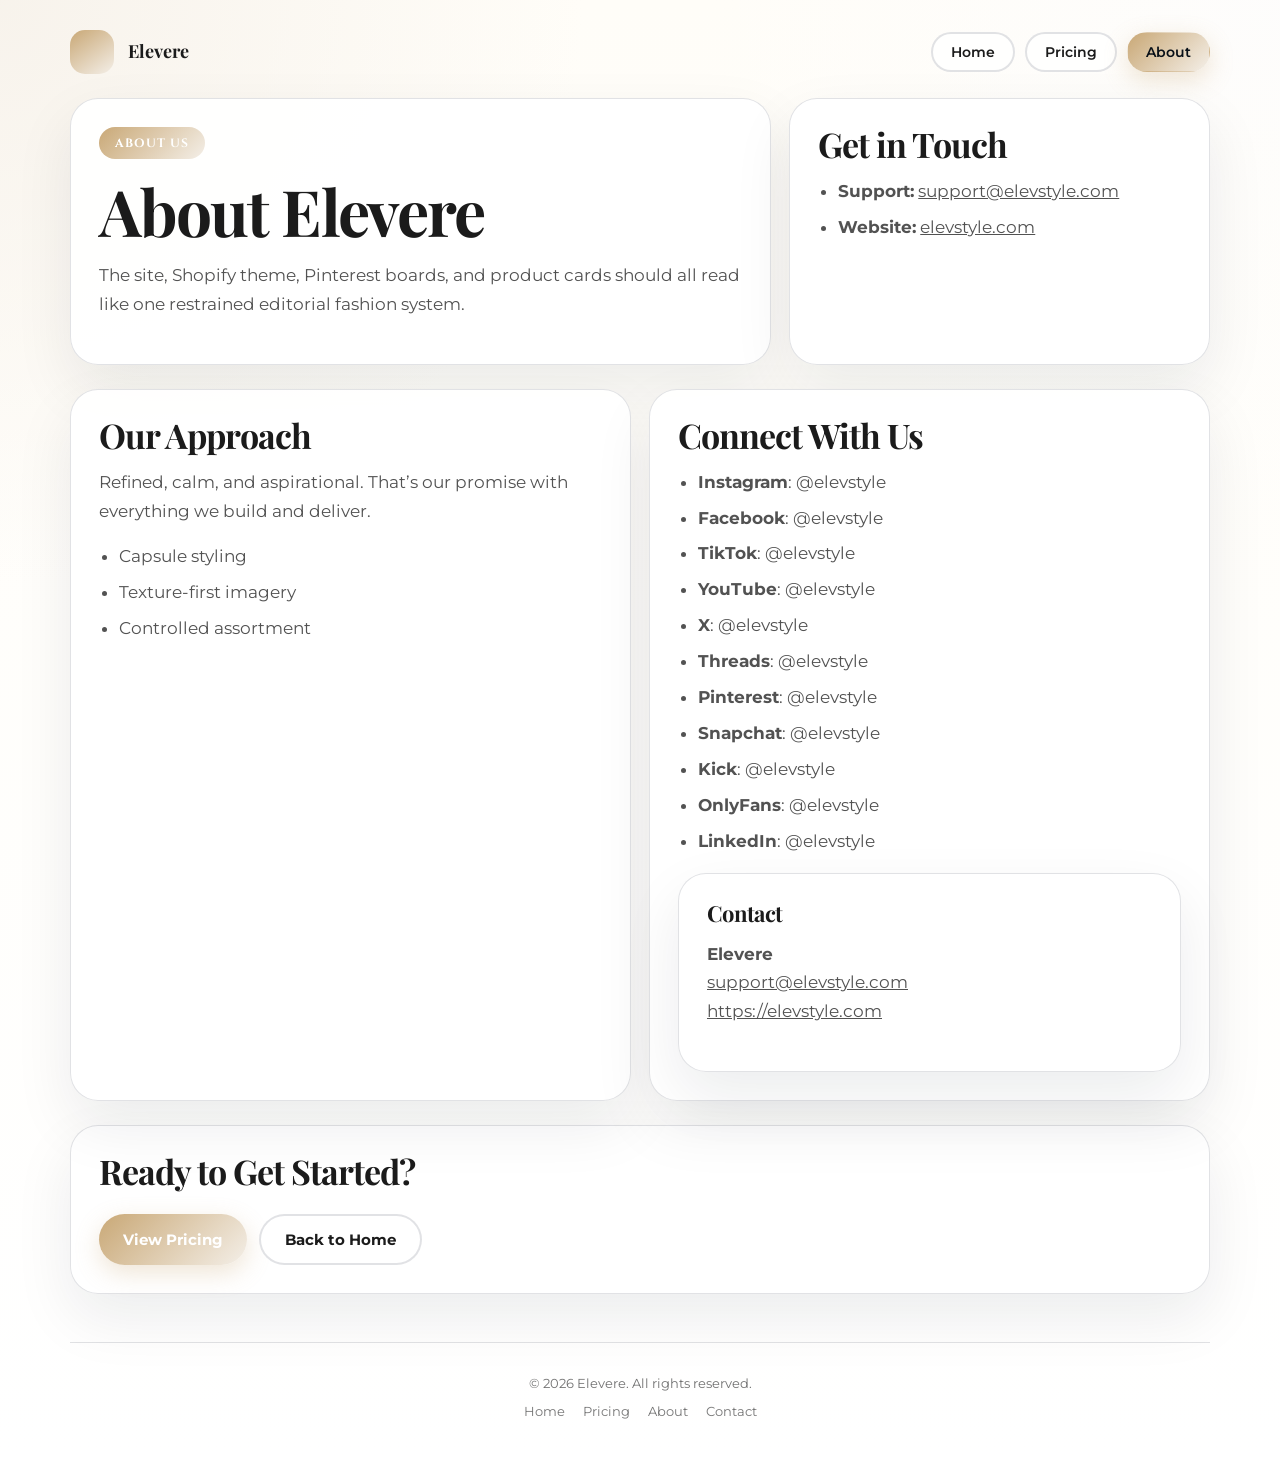
==== channels.html @ b03a540b "Deploy professional site update — 2026-04-03T03:53:15Z" ====
<!doctype html>
<html lang="en">
<head>
  <meta charset="utf-8" />
  <meta name="viewport" content="width=device-width, initial-scale=1" />
  <title>Elevere | About</title>
  <meta name="description" content="The site, Shopify theme, Pinterest boards, and product cards should all read like one restrained editorial fashion system." />
  <meta property="og:title" content="Elevere | About" />
  <meta property="og:description" content="The site, Shopify theme, Pinterest boards, and product cards should all read like one restrained editorial fashion system." />
  <meta property="og:type" content="website" />
  <meta property="og:url" content="https://elevstyle.com/" />
  <link rel="preconnect" href="https://fonts.googleapis.com" /><link rel="preconnect" href="https://fonts.gstatic.com" crossorigin /><link href="https://fonts.googleapis.com/css2?family=Playfair+Display:wght@400;500;600;700;800&family=Montserrat:wght@400;500;600;700;800&family=Cinzel:wght@400;500;600;700;800&display=swap" rel="stylesheet" />
  <link rel="stylesheet" href="./styles.css" />
  
</head>
<body>
  <main class="page">
    <header class="header">
      <a class="brand" href="./index.html">
        <span class="brand-mark"></span>
        <span class="brand-copy">
          <strong>Elevere</strong>
        </span>
      </a>
      <nav class="nav">
        <a class='button ghost' href='index.html'>Home</a>
        <a class='button ghost' href='offer.html'>Pricing</a>
        <a class='button primary' href='channels.html'>About</a>
      </nav>
    </header>
    
    <section class="hero">
      <article class="hero-card">
        <div class="eyebrow">About Us</div>
        <h1>About Elevere</h1>
        <p>The site, Shopify theme, Pinterest boards, and product cards should all read like one restrained editorial fashion system.</p>
      </article>
      <aside class="hero-card">
        <h2>Get in Touch</h2>
        <ul>
          <li><strong>Support:</strong> <a href="mailto:support@elevstyle.com">support@elevstyle.com</a></li>
          <li><strong>Website:</strong> <a href="https://elevstyle.com">elevstyle.com</a></li>
        </ul>
      </aside>
    </section>
    <section class="grid-two" style="margin-top:24px;">
      <section class="panel">
        <h2>Our Approach</h2>
        <p style="margin-top:14px;">Refined, calm, and aspirational. That&rsquo;s our promise with everything we build and deliver.</p>
        <ul><li>Capsule styling</li><li>Texture-first imagery</li><li>Controlled assortment</li></ul>
      </section>
      <section class="panel">
        <h2>Connect With Us</h2>
        <ul><li><strong>Instagram</strong>: @elevstyle</li><li><strong>Facebook</strong>: @elevstyle</li><li><strong>TikTok</strong>: @elevstyle</li><li><strong>YouTube</strong>: @elevstyle</li><li><strong>X</strong>: @elevstyle</li><li><strong>Threads</strong>: @elevstyle</li><li><strong>Pinterest</strong>: @elevstyle</li><li><strong>Snapchat</strong>: @elevstyle</li><li><strong>Kick</strong>: @elevstyle</li><li><strong>OnlyFans</strong>: @elevstyle</li><li><strong>LinkedIn</strong>: @elevstyle</li></ul>
        <div class="offer-card" style="margin-top:18px;">
          <h3>Contact</h3>
          <p style="margin-top:14px;"><strong>Elevere</strong><br /><a href="mailto:support@elevstyle.com">support@elevstyle.com</a><br /><a href="https://elevstyle.com">https://elevstyle.com</a></p>
        </div>
      </section>
    </section>
    <section class="panel" style="margin-top:24px;">
      <h2>Ready to Get Started?</h2>
      <div class="actions">
        <a class="button primary" href="./offer.html">View Pricing</a>
        <a class="button ghost" href="./index.html">Back to Home</a>
      </div>
    </section>
    
    <footer class="site-footer">
      <div class="footer-note">&copy; 2026 Elevere. All rights reserved.</div>
      <div class="footer-links">
        <a href="./index.html">Home</a>
        <a href="./offer.html">Pricing</a>
        <a href="./channels.html">About</a>
        <a href='mailto:support@elevstyle.com'>Contact</a>
      </div>
    </footer>
  </main>
  
</body>
</html>
---- styles.css ----
:root {
  --primary: #C9A876;
  --secondary: #F4EFE8;
  --accent: #7A6A58;
  --ink: #1B1B1B;
  --surface: #FFFFFF;
  --line: rgba(15, 23, 42, 0.12);
  --display: 'Playfair Display', 'Avenir Next', 'Segoe UI', sans-serif;
  --body: 'Montserrat', 'Avenir Next', 'Segoe UI', sans-serif;
  --accent-font: 'Cinzel', 'Avenir Next', 'Segoe UI', sans-serif;
}
* { box-sizing: border-box; }
body {
  margin: 0;
  font-family: var(--body);
  color: var(--ink);
  background:
    radial-gradient(circle at 0% 0%, color-mix(in srgb, var(--primary) 14%, white), transparent 30%),
    radial-gradient(circle at 100% 0%, color-mix(in srgb, var(--secondary) 14%, white), transparent 30%),
    linear-gradient(180deg, #fffdf8, #ffffff);
}
a { color: inherit; }
.page { max-width: 1180px; margin: 0 auto; padding: 24px 20px 40px; }
.header { display: flex; flex-wrap: wrap; align-items: center; justify-content: space-between; gap: 12px; padding: 6px 0 24px; }
.brand { display: flex; align-items: center; gap: 14px; text-decoration: none; }
.brand-mark { width: 44px; height: 44px; border-radius: 15px; background: linear-gradient(145deg, var(--primary), var(--secondary)); flex-shrink: 0; }
.brand-copy strong { display: block; font-family: var(--display); font-size: 18px; line-height: 1.2; }
.nav { display: flex; flex-wrap: wrap; gap: 10px; }
.nav a { border: 1px solid var(--line); border-radius: 999px; padding: 9px 18px; text-decoration: none; font-size: 14px; font-weight: 600; background: rgba(255,255,255,0.84); transition: all 0.2s ease; }
.nav a:hover { background: var(--primary); color: white; border-color: var(--primary); }
.nav a.button.primary { background: linear-gradient(135deg, var(--primary), var(--secondary)); color: #081018; border-color: transparent; }
.hero,
.grid-two,
.grid-three,
.offer-grid { display: grid; gap: 18px; }
.hero { grid-template-columns: minmax(0, 1.25fr) minmax(280px, 0.75fr); align-items: stretch; }
.grid-two { grid-template-columns: repeat(2, minmax(0, 1fr)); }
.grid-three { grid-template-columns: repeat(3, minmax(0, 1fr)); }
.offer-grid { grid-template-columns: repeat(auto-fit, minmax(260px, 1fr)); }
.panel,
.hero-card,
.offer-card { border: 1px solid var(--line); border-radius: 28px; background: rgba(255,255,255,0.92); box-shadow: 0 24px 60px rgba(15,23,42,0.08); }
.hero-card,
.panel,
.offer-card { padding: 28px; }
.offer-card { transition: transform 0.2s ease, box-shadow 0.2s ease; }
.offer-card:hover { transform: translateY(-4px); box-shadow: 0 32px 80px rgba(15,23,42,0.14); }
.eyebrow { display: inline-flex; border-radius: 999px; padding: 8px 16px; background: linear-gradient(135deg, var(--primary), var(--secondary)); color: #fff; font-family: var(--accent-font); font-size: 12px; font-weight: 700; letter-spacing: 0.08em; text-transform: uppercase; }
h1, h2, h3 { margin: 0; font-family: var(--display); line-height: 1.05; letter-spacing: -0.03em; }
h1 { margin-top: 18px; font-size: clamp(36px, 6vw, 64px); max-width: 16ch; }
h2 { font-size: clamp(24px, 4vw, 34px); }
h3 { font-size: 22px; }
p, li { color: color-mix(in srgb, var(--ink) 76%, white); line-height: 1.7; font-size: 17px; }
.actions { display: flex; flex-wrap: wrap; gap: 12px; margin-top: 24px; }
.button { display: inline-flex; align-items: center; justify-content: center; text-decoration: none; border-radius: 999px; padding: 14px 24px; font-weight: 700; font-size: 15px; cursor: pointer; border: none; transition: all 0.2s ease; }
.button.primary { background: linear-gradient(135deg, var(--primary), var(--secondary)); color: #fff; box-shadow: 0 8px 24px color-mix(in srgb, var(--primary) 30%, transparent); }
.button.primary:hover { transform: translateY(-2px); box-shadow: 0 12px 32px color-mix(in srgb, var(--primary) 40%, transparent); }
.button.ghost { border: 2px solid var(--line); background: rgba(255,255,255,0.8); }
.button.ghost:hover { border-color: var(--primary); color: var(--primary); }
.trust-strip { display: flex; flex-wrap: wrap; gap: 18px; justify-content: center; margin-top: 24px; padding: 18px 0; }
.trust-badge { display: flex; align-items: center; gap: 8px; font-size: 15px; font-weight: 600; color: color-mix(in srgb, var(--ink) 80%, white); }
.trust-icon { display: inline-flex; align-items: center; justify-content: center; width: 24px; height: 24px; border-radius: 50%; background: linear-gradient(135deg, var(--primary), var(--secondary)); color: #fff; font-size: 13px; font-weight: 700; }
.price { display: inline-block; margin: 16px 0 12px; padding: 10px 16px; border-radius: 999px; background: linear-gradient(135deg, color-mix(in srgb, var(--primary) 14%, white), color-mix(in srgb, var(--secondary) 14%, white)); font-family: var(--accent-font); font-size: 20px; font-weight: 700; letter-spacing: 0.02em; color: var(--ink); }
.micro { font-size: 13px; color: color-mix(in srgb, var(--ink) 64%, white); }
ul { margin: 14px 0 0; padding-left: 20px; }
li + li { margin-top: 7px; }
.site-footer { margin-top: 48px; padding: 32px 0 0; border-top: 1px solid var(--line); text-align: center; }
.footer-note { font-size: 13px; color: color-mix(in srgb, var(--ink) 62%, white); }
.footer-links { display: flex; flex-wrap: wrap; gap: 18px; justify-content: center; margin-top: 12px; }
.footer-links a { font-size: 13px; color: color-mix(in srgb, var(--ink) 60%, white); text-decoration: none; }
.footer-links a:hover { color: var(--primary); text-decoration: underline; }
.checkout-tier { position: relative; }
.buy-btn { width: 100%; font-size: 16px; padding: 16px 24px; }
.buy-btn:disabled { opacity: 0.6; cursor: not-allowed; }
@media (max-width: 960px) {
  .hero, .grid-two, .grid-three { grid-template-columns: 1fr; }
  h1 { max-width: none; }
}
@media (max-width: 720px) {
  .page { padding: 18px 16px 32px; }
  .hero-card, .panel, .offer-card { padding: 22px; border-radius: 24px; }
  .button { width: 100%; }
  .trust-strip { flex-direction: column; align-items: center; }
}
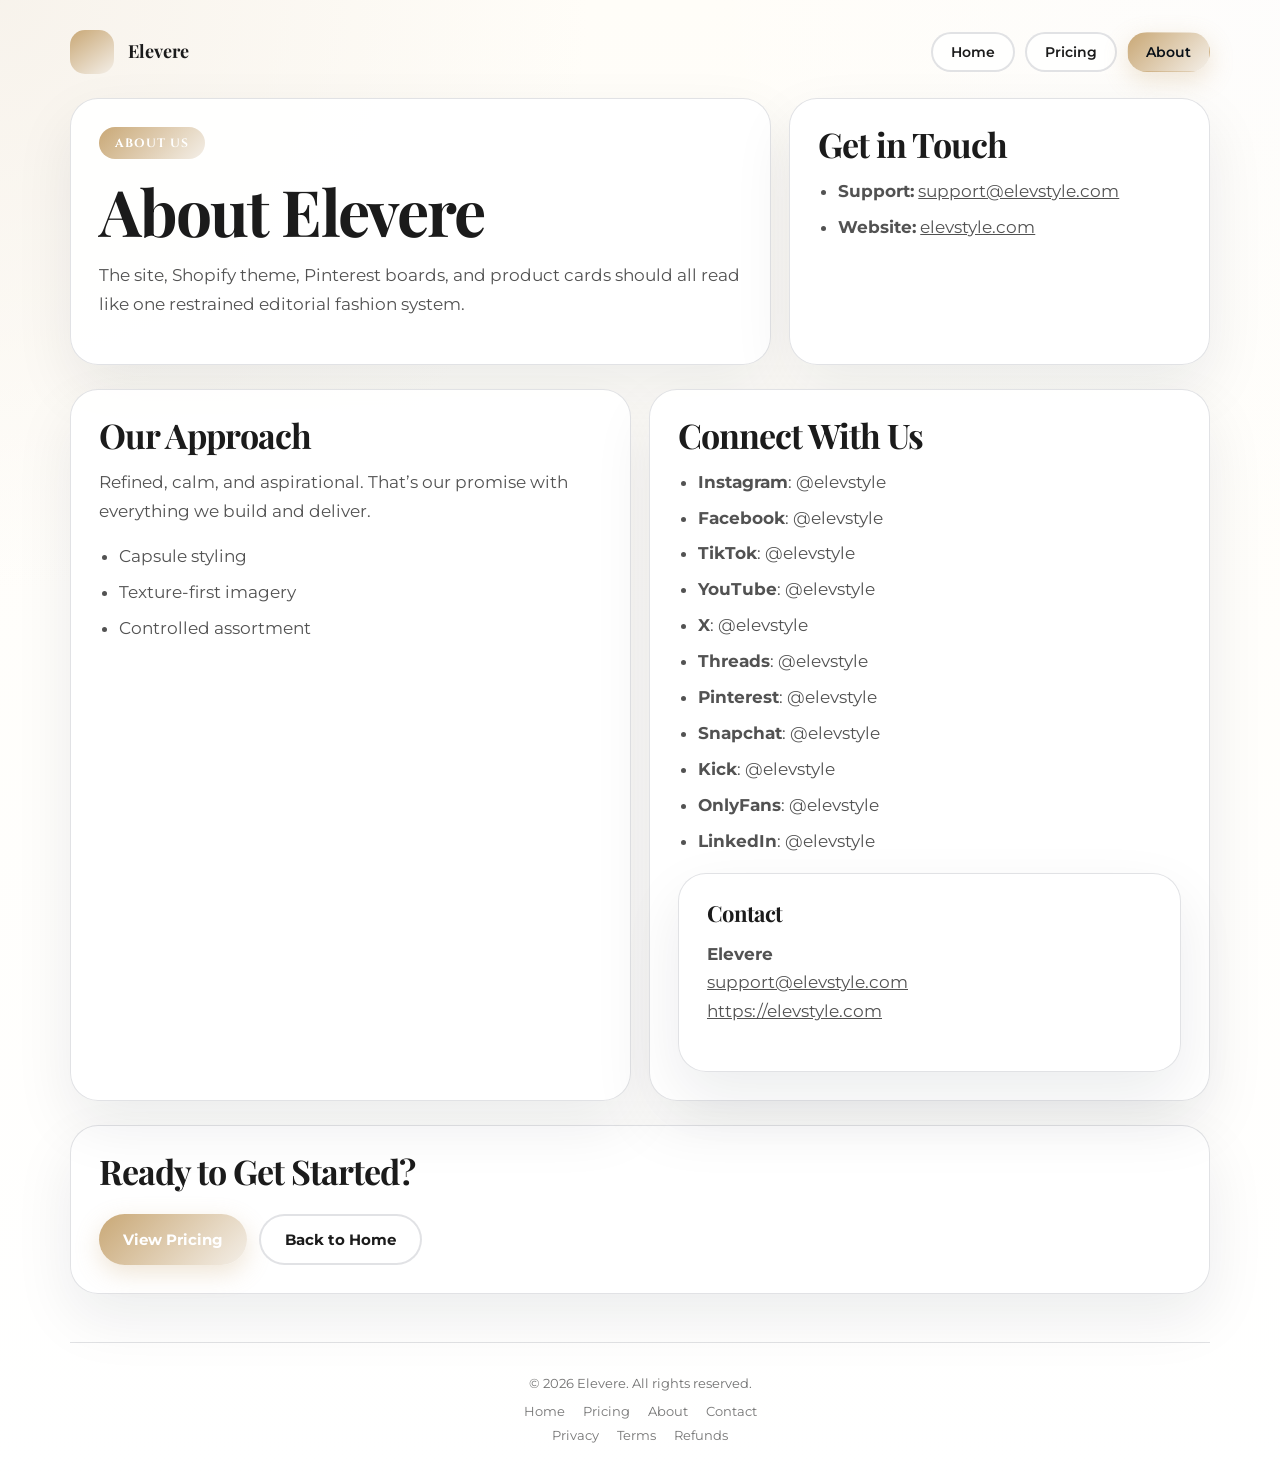
==== commit aee93ee3: "Deploy professional site update — 2026-04-03T04:41:58Z" ====
--- a/channels.html
+++ b/channels.html
@@ -74,6 +74,11 @@
         <a href="./channels.html">About</a>
         <a href='mailto:support@elevstyle.com'>Contact</a>
       </div>
+      <div class="footer-links" style="margin-top:8px;">
+        <a href="./privacy.html">Privacy</a>
+        <a href="./terms.html">Terms</a>
+        <a href="./refunds.html">Refunds</a>
+      </div>
     </footer>
   </main>
   
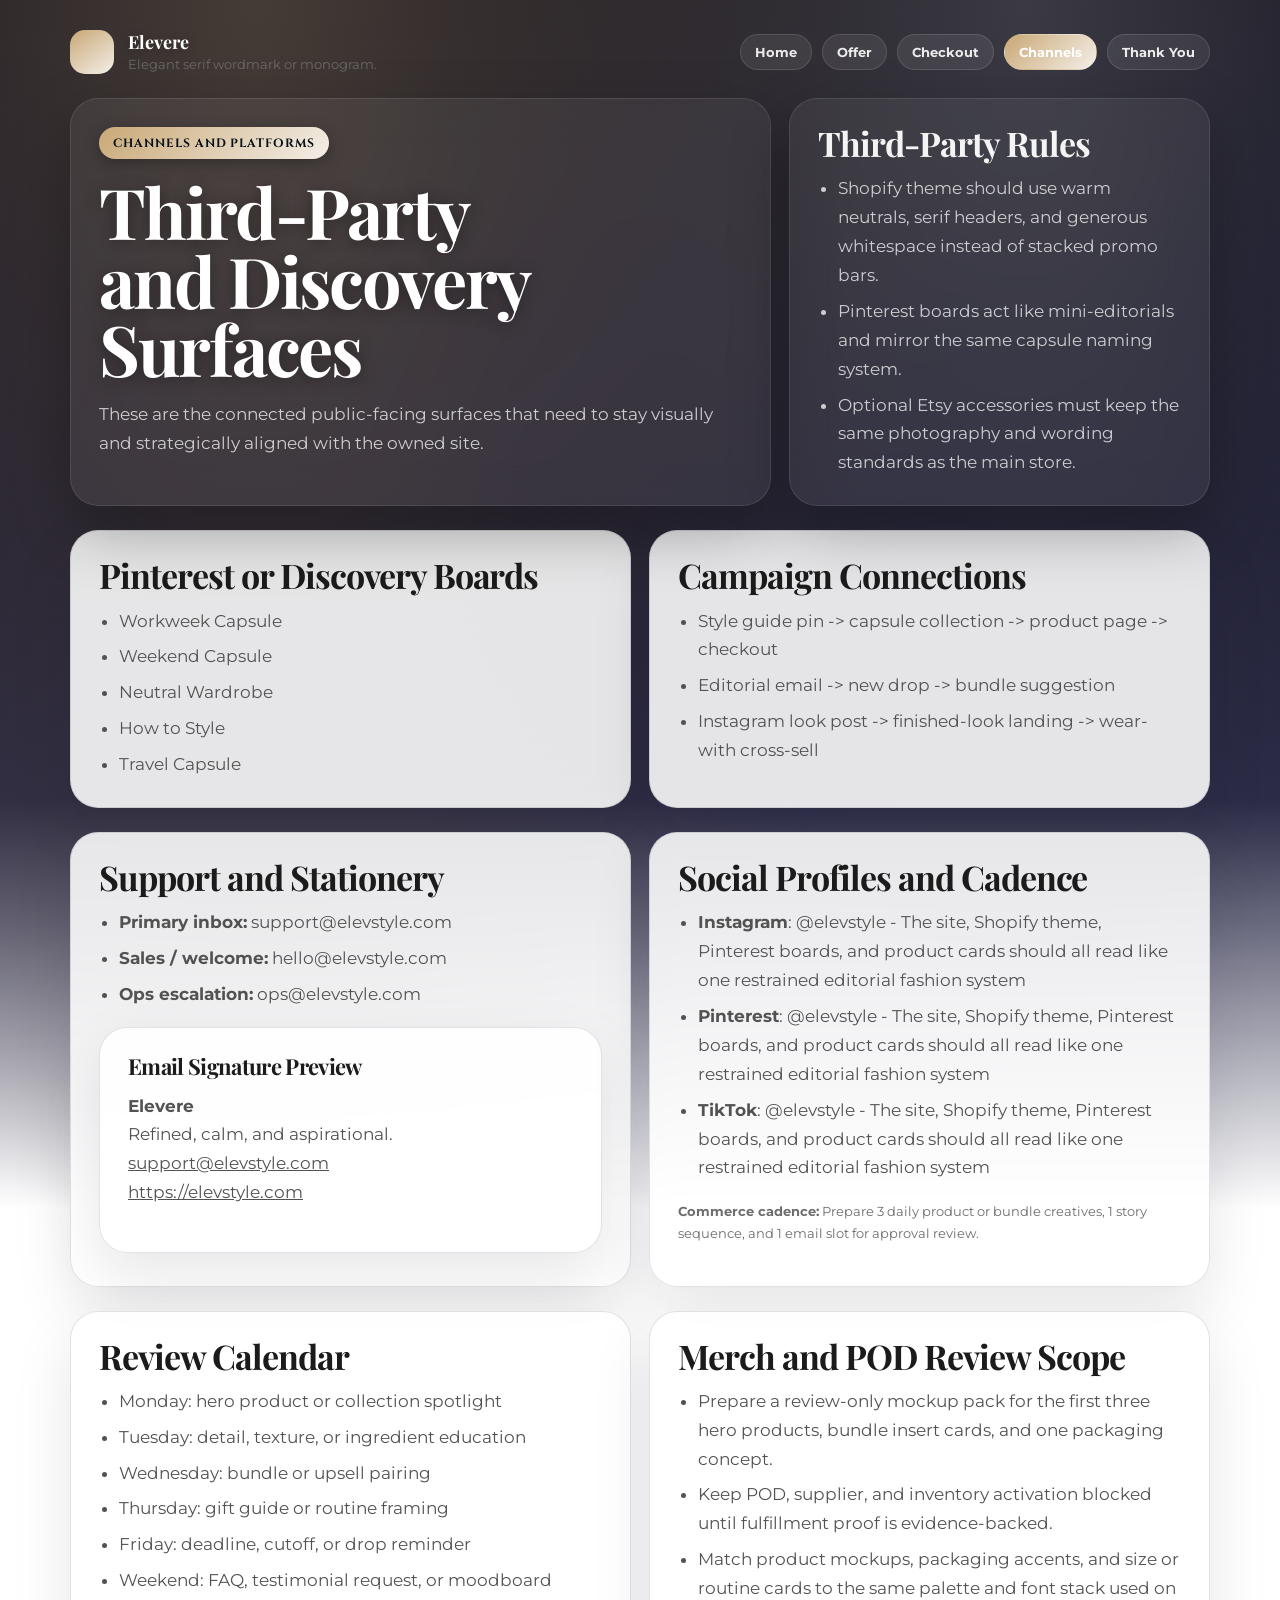
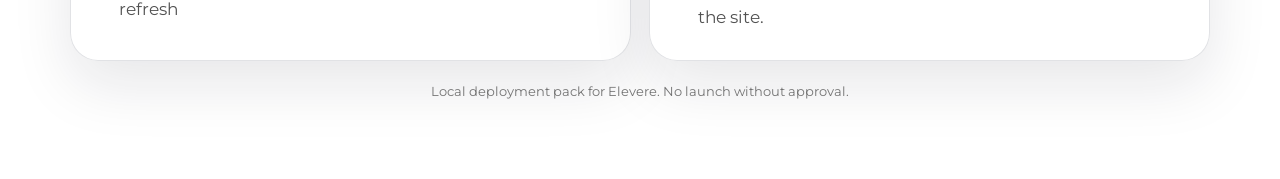
==== commit c75d16ef: "Deploy elevstyle.com — ASI Network site update" ====
--- a/channels.html
+++ b/channels.html
@@ -1,17 +1,11 @@
 <!doctype html>
-<html lang="en">
+<html>
 <head>
   <meta charset="utf-8" />
   <meta name="viewport" content="width=device-width, initial-scale=1" />
-  <title>Elevere | About</title>
-  <meta name="description" content="The site, Shopify theme, Pinterest boards, and product cards should all read like one restrained editorial fashion system." />
-  <meta property="og:title" content="Elevere | About" />
-  <meta property="og:description" content="The site, Shopify theme, Pinterest boards, and product cards should all read like one restrained editorial fashion system." />
-  <meta property="og:type" content="website" />
-  <meta property="og:url" content="https://elevstyle.com/" />
+  <title>Elevere | Channels</title>
   <link rel="preconnect" href="https://fonts.googleapis.com" /><link rel="preconnect" href="https://fonts.gstatic.com" crossorigin /><link href="https://fonts.googleapis.com/css2?family=Playfair+Display:wght@400;500;600;700;800&family=Montserrat:wght@400;500;600;700;800&family=Cinzel:wght@400;500;600;700;800&display=swap" rel="stylesheet" />
   <link rel="stylesheet" href="./styles.css" />
-  
 </head>
 <body>
   <main class="page">
@@ -20,67 +14,102 @@
         <span class="brand-mark"></span>
         <span class="brand-copy">
           <strong>Elevere</strong>
+          <span>Elegant serif wordmark or monogram.</span>
         </span>
       </a>
       <nav class="nav">
         <a class='button ghost' href='index.html'>Home</a>
-        <a class='button ghost' href='offer.html'>Pricing</a>
-        <a class='button primary' href='channels.html'>About</a>
+        <a class='button ghost' href='offer.html'>Offer</a>
+        <a class='button ghost' href='checkout.html'>Checkout</a>
+        <a class='button primary' href='channels.html'>Channels</a>
+        <a class='button ghost' href='thank-you.html'>Thank You</a>
       </nav>
     </header>
     
     <section class="hero">
       <article class="hero-card">
-        <div class="eyebrow">About Us</div>
-        <h1>About Elevere</h1>
-        <p>The site, Shopify theme, Pinterest boards, and product cards should all read like one restrained editorial fashion system.</p>
+        <div class="eyebrow">Channels and Platforms</div>
+        <h1>Third-Party and Discovery Surfaces</h1>
+        <p>These are the connected public-facing surfaces that need to stay visually and strategically aligned with the owned site.</p>
       </article>
       <aside class="hero-card">
-        <h2>Get in Touch</h2>
-        <ul>
-          <li><strong>Support:</strong> <a href="mailto:support@elevstyle.com">support@elevstyle.com</a></li>
-          <li><strong>Website:</strong> <a href="https://elevstyle.com">elevstyle.com</a></li>
-        </ul>
+        <h2>Third-Party Rules</h2>
+        <ul><li>Shopify theme should use warm neutrals, serif headers, and generous whitespace instead of stacked promo bars.</li><li>Pinterest boards act like mini-editorials and mirror the same capsule naming system.</li><li>Optional Etsy accessories must keep the same photography and wording standards as the main store.</li></ul>
       </aside>
     </section>
     <section class="grid-two" style="margin-top:24px;">
       <section class="panel">
-        <h2>Our Approach</h2>
-        <p style="margin-top:14px;">Refined, calm, and aspirational. That&rsquo;s our promise with everything we build and deliver.</p>
-        <ul><li>Capsule styling</li><li>Texture-first imagery</li><li>Controlled assortment</li></ul>
+        <h2>Pinterest or Discovery Boards</h2>
+        <ul><li>Workweek Capsule</li><li>Weekend Capsule</li><li>Neutral Wardrobe</li><li>How to Style</li><li>Travel Capsule</li></ul>
       </section>
       <section class="panel">
-        <h2>Connect With Us</h2>
-        <ul><li><strong>Instagram</strong>: @elevstyle</li><li><strong>Facebook</strong>: @elevstyle</li><li><strong>TikTok</strong>: @elevstyle</li><li><strong>YouTube</strong>: @elevstyle</li><li><strong>X</strong>: @elevstyle</li><li><strong>Threads</strong>: @elevstyle</li><li><strong>Pinterest</strong>: @elevstyle</li><li><strong>Snapchat</strong>: @elevstyle</li><li><strong>Kick</strong>: @elevstyle</li><li><strong>OnlyFans</strong>: @elevstyle</li><li><strong>LinkedIn</strong>: @elevstyle</li></ul>
+        <h2>Campaign Connections</h2>
+        <ul><li>Style guide pin -&gt; capsule collection -&gt; product page -&gt; checkout</li><li>Editorial email -&gt; new drop -&gt; bundle suggestion</li><li>Instagram look post -&gt; finished-look landing -&gt; wear-with cross-sell</li></ul>
+      </section>
+    </section>
+    <section class="grid-two" style="margin-top:24px;">
+      <section class="panel">
+        <h2>Support and Stationery</h2>
+        <ul>
+          <li><strong>Primary inbox:</strong> support@elevstyle.com</li>
+          <li><strong>Sales / welcome:</strong> hello@elevstyle.com</li>
+          <li><strong>Ops escalation:</strong> ops@elevstyle.com</li>
+        </ul>
         <div class="offer-card" style="margin-top:18px;">
-          <h3>Contact</h3>
-          <p style="margin-top:14px;"><strong>Elevere</strong><br /><a href="mailto:support@elevstyle.com">support@elevstyle.com</a><br /><a href="https://elevstyle.com">https://elevstyle.com</a></p>
+          <h3>Email Signature Preview</h3>
+          <p style="margin-top:14px;"><strong>Elevere</strong><br />Refined, calm, and aspirational.<br /><a href="mailto:support@elevstyle.com">support@elevstyle.com</a><br /><a href="https://elevstyle.com">https://elevstyle.com</a></p>
         </div>
       </section>
+      <section class="panel">
+        <h2>Social Profiles and Cadence</h2>
+        <ul><li><strong>Instagram</strong>: @elevstyle - The site, Shopify theme, Pinterest boards, and product cards should all read like one restrained editorial fashion system</li><li><strong>Pinterest</strong>: @elevstyle - The site, Shopify theme, Pinterest boards, and product cards should all read like one restrained editorial fashion system</li><li><strong>TikTok</strong>: @elevstyle - The site, Shopify theme, Pinterest boards, and product cards should all read like one restrained editorial fashion system</li></ul>
+        <p class="micro" style="margin-top:18px;"><strong>Commerce cadence:</strong> Prepare 3 daily product or bundle creatives, 1 story sequence, and 1 email slot for approval review.</p>
+      </section>
     </section>
-    <section class="panel" style="margin-top:24px;">
-      <h2>Ready to Get Started?</h2>
-      <div class="actions">
-        <a class="button primary" href="./offer.html">View Pricing</a>
-        <a class="button ghost" href="./index.html">Back to Home</a>
-      </div>
+    <section class="grid-two" style="margin-top:24px;">
+      <section class="panel">
+        <h2>Review Calendar</h2>
+        <ul><li>Monday: hero product or collection spotlight</li><li>Tuesday: detail, texture, or ingredient education</li><li>Wednesday: bundle or upsell pairing</li><li>Thursday: gift guide or routine framing</li><li>Friday: deadline, cutoff, or drop reminder</li><li>Weekend: FAQ, testimonial request, or moodboard refresh</li></ul>
+      </section>
+      <section class="panel">
+        <h2>Merch and POD Review Scope</h2>
+        <ul><li>Prepare a review-only mockup pack for the first three hero products, bundle insert cards, and one packaging concept.</li><li>Keep POD, supplier, and inventory activation blocked until fulfillment proof is evidence-backed.</li><li>Match product mockups, packaging accents, and size or routine cards to the same palette and font stack used on the site.</li></ul>
+      </section>
     </section>
     
-    <footer class="site-footer">
-      <div class="footer-note">&copy; 2026 Elevere. All rights reserved.</div>
-      <div class="footer-links">
-        <a href="./index.html">Home</a>
-        <a href="./offer.html">Pricing</a>
-        <a href="./channels.html">About</a>
-        <a href='mailto:support@elevstyle.com'>Contact</a>
-      </div>
-      <div class="footer-links" style="margin-top:8px;">
-        <a href="./privacy.html">Privacy</a>
-        <a href="./terms.html">Terms</a>
-        <a href="./refunds.html">Refunds</a>
-      </div>
-    </footer>
+    <div class="footer-note">Local deployment pack for Elevere. No launch without approval.</div>
   </main>
-  
+
+  <!-- ASI Analytics (lightweight, privacy-friendly) -->
+  <script>
+  (function(){
+    var bid = document.body.getAttribute('data-business-id') || 'unknown';
+    var page = location.pathname.split('/').pop() || 'index.html';
+    var key = 'asi_pv_' + bid;
+    try {
+      var data = JSON.parse(localStorage.getItem(key) || '{}');
+      data[page] = (data[page] || 0) + 1;
+      data._total = (data._total || 0) + 1;
+      data._last = new Date().toISOString();
+      data._ref = document.referrer || 'direct';
+      localStorage.setItem(key, JSON.stringify(data));
+    } catch(e) {}
+    // Beacon to analytics endpoint if configured
+    if (window.ASI_ANALYTICS_URL) {
+      var payload = JSON.stringify({
+        business_id: bid,
+        page: page,
+        referrer: document.referrer || 'direct',
+        timestamp: new Date().toISOString(),
+        ua: navigator.userAgent
+      });
+      try {
+        navigator.sendBeacon(window.ASI_ANALYTICS_URL, payload);
+      } catch(e) {
+        // Silent fail — analytics should never break the site
+      }
+    }
+  })();
+  </script>
 </body>
 </html>
--- a/styles.css
+++ b/styles.css
@@ -15,21 +15,21 @@
   margin: 0;
   font-family: var(--body);
   color: var(--ink);
-  background:
-    radial-gradient(circle at 0% 0%, color-mix(in srgb, var(--primary) 14%, white), transparent 30%),
-    radial-gradient(circle at 100% 0%, color-mix(in srgb, var(--secondary) 14%, white), transparent 30%),
-    linear-gradient(180deg, #fffdf8, #ffffff);
+  background: #0d0d1a;
+  background-image:
+    radial-gradient(ellipse at 20% 0%, color-mix(in srgb, var(--primary) 30%, #0d0d1a), transparent 50%),
+    radial-gradient(ellipse at 80% 0%, color-mix(in srgb, var(--secondary) 20%, #0d0d1a), transparent 40%),
+    linear-gradient(180deg, #0d0d1a 0%, #111128 15%, #1a1a35 30%, #2a2a48 45%, var(--surface) 68%, #ffffff 85%);
 }
 a { color: inherit; }
-.page { max-width: 1180px; margin: 0 auto; padding: 24px 20px 40px; }
+.page { max-width: 1180px; margin: 0 auto; padding: 24px 20px 80px; }
 .header { display: flex; flex-wrap: wrap; align-items: center; justify-content: space-between; gap: 12px; padding: 6px 0 24px; }
 .brand { display: flex; align-items: center; gap: 14px; text-decoration: none; }
-.brand-mark { width: 44px; height: 44px; border-radius: 15px; background: linear-gradient(145deg, var(--primary), var(--secondary)); flex-shrink: 0; }
-.brand-copy strong { display: block; font-family: var(--display); font-size: 18px; line-height: 1.2; }
+.brand-mark { width: 44px; height: 44px; border-radius: 15px; background: linear-gradient(145deg, var(--primary), var(--secondary)); }
+.brand-copy strong { display: block; font-family: var(--display); font-size: 18px; line-height: 1; }
+.brand-copy span { display: block; margin-top: 5px; font-size: 13px; color: color-mix(in srgb, var(--ink) 66%, white); }
 .nav { display: flex; flex-wrap: wrap; gap: 10px; }
-.nav a { border: 1px solid var(--line); border-radius: 999px; padding: 9px 18px; text-decoration: none; font-size: 14px; font-weight: 600; background: rgba(255,255,255,0.84); transition: all 0.2s ease; }
-.nav a:hover { background: var(--primary); color: white; border-color: var(--primary); }
-.nav a.button.primary { background: linear-gradient(135deg, var(--primary), var(--secondary)); color: #081018; border-color: transparent; }
+.nav a { border: 1px solid var(--line); border-radius: 999px; padding: 9px 14px; text-decoration: none; font-size: 13px; background: rgba(255,255,255,0.84); }
 .hero,
 .grid-two,
 .grid-three,
@@ -37,49 +37,56 @@
 .hero { grid-template-columns: minmax(0, 1.25fr) minmax(280px, 0.75fr); align-items: stretch; }
 .grid-two { grid-template-columns: repeat(2, minmax(0, 1fr)); }
 .grid-three { grid-template-columns: repeat(3, minmax(0, 1fr)); }
-.offer-grid { grid-template-columns: repeat(auto-fit, minmax(260px, 1fr)); }
+.offer-grid { grid-template-columns: repeat(auto-fit, minmax(240px, 1fr)); }
 .panel,
 .hero-card,
-.offer-card { border: 1px solid var(--line); border-radius: 28px; background: rgba(255,255,255,0.92); box-shadow: 0 24px 60px rgba(15,23,42,0.08); }
+.offer-card { border: 1px solid var(--line); border-radius: 28px; background: rgba(255,255,255,0.88); box-shadow: 0 24px 60px rgba(15,23,42,0.1); }
 .hero-card,
 .panel,
 .offer-card { padding: 28px; }
-.offer-card { transition: transform 0.2s ease, box-shadow 0.2s ease; }
-.offer-card:hover { transform: translateY(-4px); box-shadow: 0 32px 80px rgba(15,23,42,0.14); }
-.eyebrow { display: inline-flex; border-radius: 999px; padding: 8px 16px; background: linear-gradient(135deg, var(--primary), var(--secondary)); color: #fff; font-family: var(--accent-font); font-size: 12px; font-weight: 700; letter-spacing: 0.08em; text-transform: uppercase; }
-h1, h2, h3 { margin: 0; font-family: var(--display); line-height: 1.05; letter-spacing: -0.03em; }
-h1 { margin-top: 18px; font-size: clamp(36px, 6vw, 64px); max-width: 16ch; }
+.eyebrow { display: inline-flex; border-radius: 999px; padding: 8px 14px; background: linear-gradient(135deg, var(--primary), var(--secondary)); color: #081018; font-family: var(--accent-font); font-size: 12px; font-weight: 700; letter-spacing: 0.08em; text-transform: uppercase; }
+h1, h2, h3 { margin: 0; font-family: var(--display); line-height: 0.98; letter-spacing: -0.03em; }
+h1 { margin-top: 18px; font-size: clamp(40px, 7vw, 70px); max-width: 11ch; }
 h2 { font-size: clamp(24px, 4vw, 34px); }
 h3 { font-size: 22px; }
 p, li { color: color-mix(in srgb, var(--ink) 76%, white); line-height: 1.7; font-size: 17px; }
 .actions { display: flex; flex-wrap: wrap; gap: 12px; margin-top: 24px; }
-.button { display: inline-flex; align-items: center; justify-content: center; text-decoration: none; border-radius: 999px; padding: 14px 24px; font-weight: 700; font-size: 15px; cursor: pointer; border: none; transition: all 0.2s ease; }
-.button.primary { background: linear-gradient(135deg, var(--primary), var(--secondary)); color: #fff; box-shadow: 0 8px 24px color-mix(in srgb, var(--primary) 30%, transparent); }
-.button.primary:hover { transform: translateY(-2px); box-shadow: 0 12px 32px color-mix(in srgb, var(--primary) 40%, transparent); }
-.button.ghost { border: 2px solid var(--line); background: rgba(255,255,255,0.8); }
-.button.ghost:hover { border-color: var(--primary); color: var(--primary); }
-.trust-strip { display: flex; flex-wrap: wrap; gap: 18px; justify-content: center; margin-top: 24px; padding: 18px 0; }
-.trust-badge { display: flex; align-items: center; gap: 8px; font-size: 15px; font-weight: 600; color: color-mix(in srgb, var(--ink) 80%, white); }
-.trust-icon { display: inline-flex; align-items: center; justify-content: center; width: 24px; height: 24px; border-radius: 50%; background: linear-gradient(135deg, var(--primary), var(--secondary)); color: #fff; font-size: 13px; font-weight: 700; }
-.price { display: inline-block; margin: 16px 0 12px; padding: 10px 16px; border-radius: 999px; background: linear-gradient(135deg, color-mix(in srgb, var(--primary) 14%, white), color-mix(in srgb, var(--secondary) 14%, white)); font-family: var(--accent-font); font-size: 20px; font-weight: 700; letter-spacing: 0.02em; color: var(--ink); }
+.button { display: inline-flex; align-items: center; justify-content: center; text-decoration: none; border-radius: 999px; padding: 14px 18px; font-weight: 700; }
+.button.primary { background: linear-gradient(135deg, var(--primary), var(--secondary)); color: #081018; }
+.button.ghost { border: 1px solid var(--line); }
+.meta { display: grid; gap: 12px; grid-template-columns: repeat(3, minmax(0, 1fr)); margin-top: 24px; }
+.meta-card { border-radius: 18px; padding: 16px; background: color-mix(in srgb, var(--surface) 92%, white); border: 1px solid var(--line); }
+.meta-card strong { display: block; font-family: var(--display); font-size: 15px; margin-bottom: 6px; }
+.price { display: inline-block; margin: 16px 0 12px; padding: 8px 12px; border-radius: 999px; background: color-mix(in srgb, var(--accent) 18%, white); font-family: var(--accent-font); font-size: 14px; font-weight: 700; letter-spacing: 0.08em; text-transform: uppercase; }
 .micro { font-size: 13px; color: color-mix(in srgb, var(--ink) 64%, white); }
 ul { margin: 14px 0 0; padding-left: 20px; }
 li + li { margin-top: 7px; }
-.site-footer { margin-top: 48px; padding: 32px 0 0; border-top: 1px solid var(--line); text-align: center; }
-.footer-note { font-size: 13px; color: color-mix(in srgb, var(--ink) 62%, white); }
-.footer-links { display: flex; flex-wrap: wrap; gap: 18px; justify-content: center; margin-top: 12px; }
-.footer-links a { font-size: 13px; color: color-mix(in srgb, var(--ink) 60%, white); text-decoration: none; }
-.footer-links a:hover { color: var(--primary); text-decoration: underline; }
-.checkout-tier { position: relative; }
-.buy-btn { width: 100%; font-size: 16px; padding: 16px 24px; }
-.buy-btn:disabled { opacity: 0.6; cursor: not-allowed; }
+.footer-note { margin-top: 22px; font-size: 13px; text-align: center; color: color-mix(in srgb, var(--ink) 62%, white); }
 @media (max-width: 960px) {
-  .hero, .grid-two, .grid-three { grid-template-columns: 1fr; }
+  .hero, .grid-two, .grid-three, .meta { grid-template-columns: 1fr; }
   h1 { max-width: none; }
 }
 @media (max-width: 720px) {
-  .page { padding: 18px 16px 32px; }
+  .page { padding: 18px 16px 72px; }
   .hero-card, .panel, .offer-card { padding: 22px; border-radius: 24px; }
   .button { width: 100%; }
-  .trust-strip { flex-direction: column; align-items: center; }
 }
+
+/* ── Dark hero treatment (particles visible) ── */
+.page { position: relative; z-index: 2; }
+.header { position: relative; z-index: 3; }
+.header .brand-copy strong { color: #fff; text-shadow: 0 1px 8px rgba(0,0,0,0.3); }
+.header .nav a { background: rgba(255,255,255,0.08); color: rgba(255,255,255,0.9); border-color: rgba(255,255,255,0.12); }
+.header .nav a:hover { background: var(--primary); color: #fff; border-color: var(--primary); }
+.header .nav a.button.primary { background: linear-gradient(135deg, var(--primary), var(--secondary)); color: #fff; border-color: transparent; }
+.hero-card { background: rgba(255,255,255,0.06); backdrop-filter: blur(20px); -webkit-backdrop-filter: blur(20px); border-color: rgba(255,255,255,0.1); box-shadow: 0 24px 60px rgba(0,0,0,0.3); }
+.hero-card h1 { color: #fff; text-shadow: 0 2px 16px rgba(0,0,0,0.4); }
+.hero-card h2, .hero-card h3 { color: rgba(255,255,255,0.95); }
+.hero-card p, .hero-card li { color: rgba(255,255,255,0.75) !important; }
+.hero-card .eyebrow { box-shadow: 0 4px 16px rgba(0,0,0,0.3); }
+.hero-card .button.ghost { color: rgba(255,255,255,0.9); border-color: rgba(255,255,255,0.2); background: rgba(255,255,255,0.06); }
+.hero-card .button.ghost:hover { border-color: var(--primary); color: #fff; background: rgba(255,255,255,0.1); }
+.hero-card a { color: rgba(255,255,255,0.85); }
+.hero-card ul { padding-left: 20px; }
+.trust-strip { background: rgba(255,255,255,0.04); border-radius: 16px; margin-left: -8px; margin-right: -8px; padding: 18px 24px; backdrop-filter: blur(8px); -webkit-backdrop-filter: blur(8px); }
+.trust-badge { color: rgba(255,255,255,0.85); }
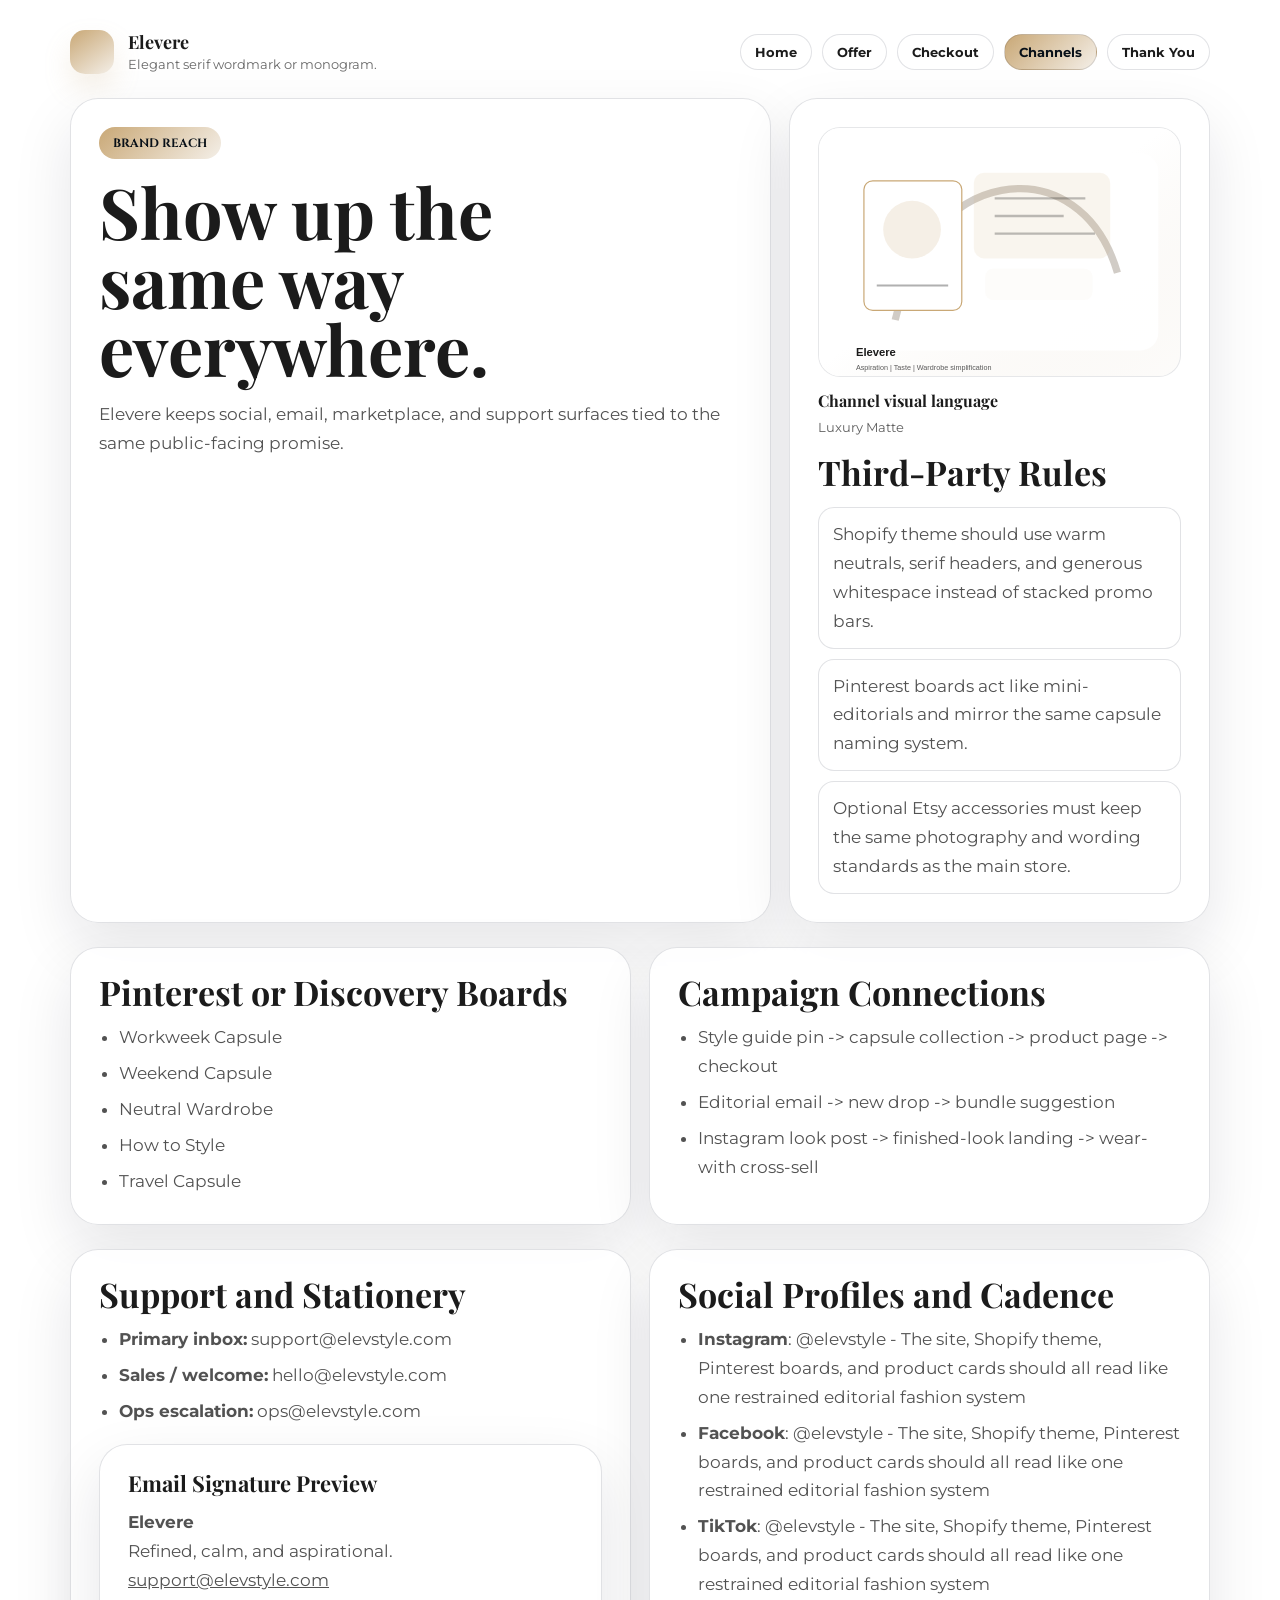
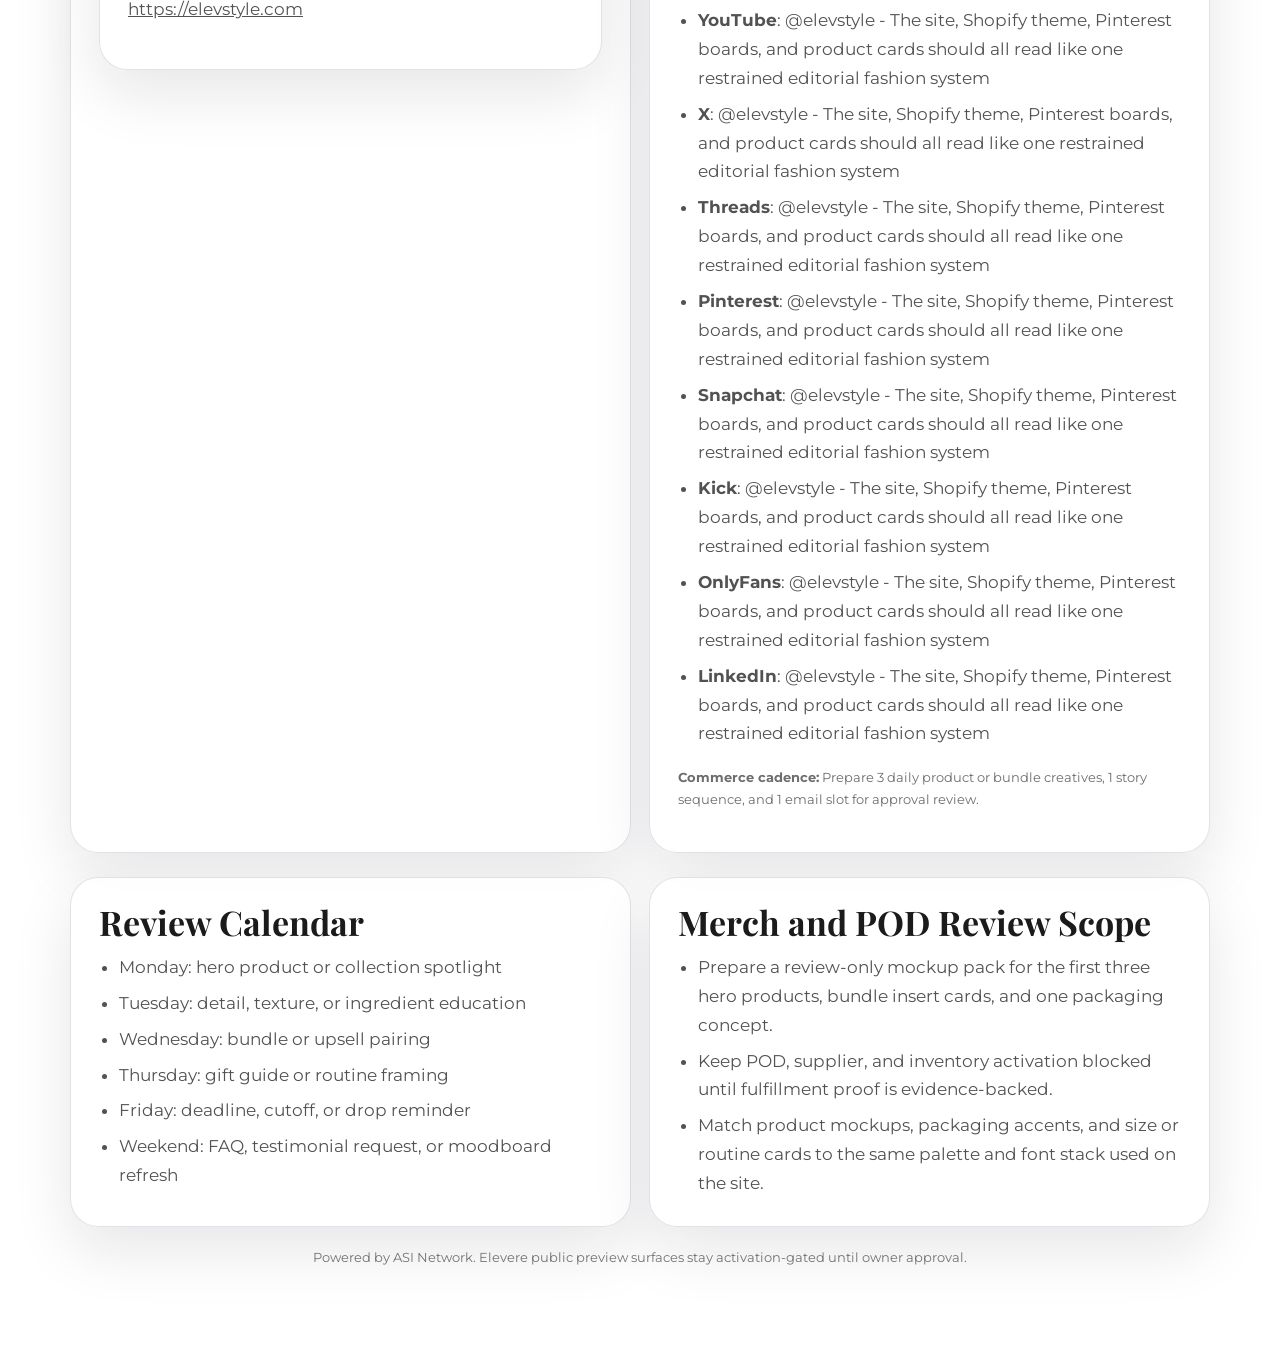
==== commit c81f1b79: "Deploy elevstyle.com — ASI Network site update" ====
--- a/channels.html
+++ b/channels.html
@@ -7,7 +7,7 @@
   <link rel="preconnect" href="https://fonts.googleapis.com" /><link rel="preconnect" href="https://fonts.gstatic.com" crossorigin /><link href="https://fonts.googleapis.com/css2?family=Playfair+Display:wght@400;500;600;700;800&family=Montserrat:wght@400;500;600;700;800&family=Cinzel:wght@400;500;600;700;800&display=swap" rel="stylesheet" />
   <link rel="stylesheet" href="./styles.css" />
 </head>
-<body>
+<body class="mode-luxury">
   <main class="page">
     <header class="header">
       <a class="brand" href="./index.html">
@@ -25,16 +25,25 @@
         <a class='button ghost' href='thank-you.html'>Thank You</a>
       </nav>
     </header>
-    
+
     <section class="hero">
       <article class="hero-card">
-        <div class="eyebrow">Channels and Platforms</div>
-        <h1>Third-Party and Discovery Surfaces</h1>
-        <p>These are the connected public-facing surfaces that need to stay visually and strategically aligned with the owned site.</p>
+        <div class="eyebrow">Brand Reach</div>
+        <h1>Show up the same way everywhere.</h1>
+        <p>Elevere keeps social, email, marketplace, and support surfaces tied to the same public-facing promise.</p>
       </article>
-      <aside class="hero-card">
+      <aside class="visual-side">
+
+      <figure class="visual-board visual-luxury">
+        <img class="visual-img" src="[data-uri]" alt="Elevere channels visual system" loading="eager" />
+        <figcaption>
+          <strong>Channel visual language</strong>
+          <span>Luxury Matte</span>
+        </figcaption>
+      </figure>
+
         <h2>Third-Party Rules</h2>
-        <ul><li>Shopify theme should use warm neutrals, serif headers, and generous whitespace instead of stacked promo bars.</li><li>Pinterest boards act like mini-editorials and mirror the same capsule naming system.</li><li>Optional Etsy accessories must keep the same photography and wording standards as the main store.</li></ul>
+        <ul class="proof-points"><li>Shopify theme should use warm neutrals, serif headers, and generous whitespace instead of stacked promo bars.</li><li>Pinterest boards act like mini-editorials and mirror the same capsule naming system.</li><li>Optional Etsy accessories must keep the same photography and wording standards as the main store.</li></ul>
       </aside>
     </section>
     <section class="grid-two" style="margin-top:24px;">
@@ -62,7 +71,7 @@
       </section>
       <section class="panel">
         <h2>Social Profiles and Cadence</h2>
-        <ul><li><strong>Instagram</strong>: @elevstyle - The site, Shopify theme, Pinterest boards, and product cards should all read like one restrained editorial fashion system</li><li><strong>Pinterest</strong>: @elevstyle - The site, Shopify theme, Pinterest boards, and product cards should all read like one restrained editorial fashion system</li><li><strong>TikTok</strong>: @elevstyle - The site, Shopify theme, Pinterest boards, and product cards should all read like one restrained editorial fashion system</li></ul>
+        <ul><li><strong>Instagram</strong>: @elevstyle - The site, Shopify theme, Pinterest boards, and product cards should all read like one restrained editorial fashion system</li><li><strong>Facebook</strong>: @elevstyle - The site, Shopify theme, Pinterest boards, and product cards should all read like one restrained editorial fashion system</li><li><strong>TikTok</strong>: @elevstyle - The site, Shopify theme, Pinterest boards, and product cards should all read like one restrained editorial fashion system</li><li><strong>YouTube</strong>: @elevstyle - The site, Shopify theme, Pinterest boards, and product cards should all read like one restrained editorial fashion system</li><li><strong>X</strong>: @elevstyle - The site, Shopify theme, Pinterest boards, and product cards should all read like one restrained editorial fashion system</li><li><strong>Threads</strong>: @elevstyle - The site, Shopify theme, Pinterest boards, and product cards should all read like one restrained editorial fashion system</li><li><strong>Pinterest</strong>: @elevstyle - The site, Shopify theme, Pinterest boards, and product cards should all read like one restrained editorial fashion system</li><li><strong>Snapchat</strong>: @elevstyle - The site, Shopify theme, Pinterest boards, and product cards should all read like one restrained editorial fashion system</li><li><strong>Kick</strong>: @elevstyle - The site, Shopify theme, Pinterest boards, and product cards should all read like one restrained editorial fashion system</li><li><strong>OnlyFans</strong>: @elevstyle - The site, Shopify theme, Pinterest boards, and product cards should all read like one restrained editorial fashion system</li><li><strong>LinkedIn</strong>: @elevstyle - The site, Shopify theme, Pinterest boards, and product cards should all read like one restrained editorial fashion system</li></ul>
         <p class="micro" style="margin-top:18px;"><strong>Commerce cadence:</strong> Prepare 3 daily product or bundle creatives, 1 story sequence, and 1 email slot for approval review.</p>
       </section>
     </section>
@@ -76,40 +85,8 @@
         <ul><li>Prepare a review-only mockup pack for the first three hero products, bundle insert cards, and one packaging concept.</li><li>Keep POD, supplier, and inventory activation blocked until fulfillment proof is evidence-backed.</li><li>Match product mockups, packaging accents, and size or routine cards to the same palette and font stack used on the site.</li></ul>
       </section>
     </section>
-    
-    <div class="footer-note">Local deployment pack for Elevere. No launch without approval.</div>
+
+    <div class="footer-note">Powered by ASI Network. Elevere public preview surfaces stay activation-gated until owner approval.</div>
   </main>
-
-  <!-- ASI Analytics (lightweight, privacy-friendly) -->
-  <script>
-  (function(){
-    var bid = document.body.getAttribute('data-business-id') || 'unknown';
-    var page = location.pathname.split('/').pop() || 'index.html';
-    var key = 'asi_pv_' + bid;
-    try {
-      var data = JSON.parse(localStorage.getItem(key) || '{}');
-      data[page] = (data[page] || 0) + 1;
-      data._total = (data._total || 0) + 1;
-      data._last = new Date().toISOString();
-      data._ref = document.referrer || 'direct';
-      localStorage.setItem(key, JSON.stringify(data));
-    } catch(e) {}
-    // Beacon to analytics endpoint if configured
-    if (window.ASI_ANALYTICS_URL) {
-      var payload = JSON.stringify({
-        business_id: bid,
-        page: page,
-        referrer: document.referrer || 'direct',
-        timestamp: new Date().toISOString(),
-        ua: navigator.userAgent
-      });
-      try {
-        navigator.sendBeacon(window.ASI_ANALYTICS_URL, payload);
-      } catch(e) {
-        // Silent fail — analytics should never break the site
-      }
-    }
-  })();
-  </script>
 </body>
-</html>+</html>
--- a/styles.css
+++ b/styles.css
@@ -15,17 +15,42 @@
   margin: 0;
   font-family: var(--body);
   color: var(--ink);
-  background: #0d0d1a;
-  background-image:
-    radial-gradient(ellipse at 20% 0%, color-mix(in srgb, var(--primary) 30%, #0d0d1a), transparent 50%),
-    radial-gradient(ellipse at 80% 0%, color-mix(in srgb, var(--secondary) 20%, #0d0d1a), transparent 40%),
-    linear-gradient(180deg, #0d0d1a 0%, #111128 15%, #1a1a35 30%, #2a2a48 45%, var(--surface) 68%, #ffffff 85%);
+  background:
+    radial-gradient(circle at 0% 0%, color-mix(in srgb, var(--primary) 14%, white), transparent 30%),
+    radial-gradient(circle at 100% 0%, color-mix(in srgb, var(--secondary) 14%, white), transparent 30%),
+    linear-gradient(180deg, #fffdf8, #ffffff);
+}
+body.mode-editorial {
+  background:
+    linear-gradient(180deg, color-mix(in srgb, var(--accent) 12%, white), transparent 26%),
+    repeating-linear-gradient(90deg, rgba(15,23,42,.035) 0, rgba(15,23,42,.035) 1px, transparent 1px, transparent 92px),
+    linear-gradient(180deg, #fffdf8, #ffffff);
+}
+body.mode-luxury {
+  background:
+    linear-gradient(180deg, color-mix(in srgb, var(--surface) 94%, white), #ffffff 70%),
+    linear-gradient(90deg, color-mix(in srgb, var(--primary) 8%, white), transparent);
+}
+body.mode-motion {
+  background:
+    linear-gradient(135deg, color-mix(in srgb, var(--primary) 12%, white) 0 24%, transparent 24% 100%),
+    linear-gradient(180deg, #fffdf8, #ffffff);
+}
+body.mode-human {
+  background:
+    linear-gradient(180deg, color-mix(in srgb, var(--accent) 10%, white), transparent 28%),
+    linear-gradient(180deg, #fffdf8, #ffffff);
+}
+body.mode-urgent {
+  background:
+    linear-gradient(180deg, color-mix(in srgb, var(--primary) 9%, white), transparent 28%),
+    linear-gradient(180deg, #f9fbff, #ffffff);
 }
 a { color: inherit; }
 .page { max-width: 1180px; margin: 0 auto; padding: 24px 20px 80px; }
 .header { display: flex; flex-wrap: wrap; align-items: center; justify-content: space-between; gap: 12px; padding: 6px 0 24px; }
 .brand { display: flex; align-items: center; gap: 14px; text-decoration: none; }
-.brand-mark { width: 44px; height: 44px; border-radius: 15px; background: linear-gradient(145deg, var(--primary), var(--secondary)); }
+.brand-mark { width: 44px; height: 44px; border-radius: 15px; background: linear-gradient(145deg, var(--primary), var(--secondary)); box-shadow: 0 14px 28px color-mix(in srgb, var(--primary) 18%, transparent); }
 .brand-copy strong { display: block; font-family: var(--display); font-size: 18px; line-height: 1; }
 .brand-copy span { display: block; margin-top: 5px; font-size: 13px; color: color-mix(in srgb, var(--ink) 66%, white); }
 .nav { display: flex; flex-wrap: wrap; gap: 10px; }
@@ -40,12 +65,14 @@
 .offer-grid { grid-template-columns: repeat(auto-fit, minmax(240px, 1fr)); }
 .panel,
 .hero-card,
-.offer-card { border: 1px solid var(--line); border-radius: 28px; background: rgba(255,255,255,0.88); box-shadow: 0 24px 60px rgba(15,23,42,0.1); }
+.offer-card,
+.visual-side { border: 1px solid var(--line); border-radius: 28px; background: rgba(255,255,255,0.88); box-shadow: 0 24px 60px rgba(15,23,42,0.1); }
 .hero-card,
 .panel,
-.offer-card { padding: 28px; }
-.eyebrow { display: inline-flex; border-radius: 999px; padding: 8px 14px; background: linear-gradient(135deg, var(--primary), var(--secondary)); color: #081018; font-family: var(--accent-font); font-size: 12px; font-weight: 700; letter-spacing: 0.08em; text-transform: uppercase; }
-h1, h2, h3 { margin: 0; font-family: var(--display); line-height: 0.98; letter-spacing: -0.03em; }
+.offer-card,
+.visual-side { padding: 28px; }
+.eyebrow { display: inline-flex; border-radius: 999px; padding: 8px 14px; background: linear-gradient(135deg, var(--primary), var(--secondary)); color: #081018; font-family: var(--accent-font); font-size: 12px; font-weight: 700; letter-spacing: 0; text-transform: uppercase; }
+h1, h2, h3 { margin: 0; font-family: var(--display); line-height: 0.98; letter-spacing: 0; }
 h1 { margin-top: 18px; font-size: clamp(40px, 7vw, 70px); max-width: 11ch; }
 h2 { font-size: clamp(24px, 4vw, 34px); }
 h3 { font-size: 22px; }
@@ -57,8 +84,30 @@
 .meta { display: grid; gap: 12px; grid-template-columns: repeat(3, minmax(0, 1fr)); margin-top: 24px; }
 .meta-card { border-radius: 18px; padding: 16px; background: color-mix(in srgb, var(--surface) 92%, white); border: 1px solid var(--line); }
 .meta-card strong { display: block; font-family: var(--display); font-size: 15px; margin-bottom: 6px; }
-.price { display: inline-block; margin: 16px 0 12px; padding: 8px 12px; border-radius: 999px; background: color-mix(in srgb, var(--accent) 18%, white); font-family: var(--accent-font); font-size: 14px; font-weight: 700; letter-spacing: 0.08em; text-transform: uppercase; }
+.price { display: inline-block; margin: 16px 0 12px; padding: 8px 12px; border-radius: 999px; background: color-mix(in srgb, var(--accent) 18%, white); font-family: var(--accent-font); font-size: 14px; font-weight: 700; letter-spacing: 0; text-transform: uppercase; }
 .micro { font-size: 13px; color: color-mix(in srgb, var(--ink) 64%, white); }
+.visual-side { display: grid; gap: 18px; align-content: start; }
+.visual-board { margin: 0; }
+.visual-img {
+  display: block;
+  width: 100%;
+  aspect-ratio: 1.45;
+  object-fit: cover;
+  border-radius: 22px;
+  border: 1px solid rgba(15, 23, 42, 0.1);
+  background: color-mix(in srgb, var(--surface) 90%, white);
+}
+.visual-board figcaption {
+  display: grid;
+  gap: 5px;
+  margin-top: 12px;
+  color: color-mix(in srgb, var(--ink) 70%, white);
+  font-size: 13px;
+  line-height: 1.5;
+}
+.visual-board strong { color: var(--ink); font-family: var(--display); font-size: 16px; }
+.proof-points { display: grid; gap: 10px; margin-top: 0; padding-left: 0; list-style: none; }
+.proof-points li { margin: 0; padding: 12px 14px; border-radius: 16px; background: color-mix(in srgb, var(--surface) 90%, white); border: 1px solid var(--line); }
 ul { margin: 14px 0 0; padding-left: 20px; }
 li + li { margin-top: 7px; }
 .footer-note { margin-top: 22px; font-size: 13px; text-align: center; color: color-mix(in srgb, var(--ink) 62%, white); }
@@ -68,25 +117,6 @@
 }
 @media (max-width: 720px) {
   .page { padding: 18px 16px 72px; }
-  .hero-card, .panel, .offer-card { padding: 22px; border-radius: 24px; }
+  .hero-card, .panel, .offer-card, .visual-side { padding: 22px; border-radius: 24px; }
   .button { width: 100%; }
 }
-
-/* ── Dark hero treatment (particles visible) ── */
-.page { position: relative; z-index: 2; }
-.header { position: relative; z-index: 3; }
-.header .brand-copy strong { color: #fff; text-shadow: 0 1px 8px rgba(0,0,0,0.3); }
-.header .nav a { background: rgba(255,255,255,0.08); color: rgba(255,255,255,0.9); border-color: rgba(255,255,255,0.12); }
-.header .nav a:hover { background: var(--primary); color: #fff; border-color: var(--primary); }
-.header .nav a.button.primary { background: linear-gradient(135deg, var(--primary), var(--secondary)); color: #fff; border-color: transparent; }
-.hero-card { background: rgba(255,255,255,0.06); backdrop-filter: blur(20px); -webkit-backdrop-filter: blur(20px); border-color: rgba(255,255,255,0.1); box-shadow: 0 24px 60px rgba(0,0,0,0.3); }
-.hero-card h1 { color: #fff; text-shadow: 0 2px 16px rgba(0,0,0,0.4); }
-.hero-card h2, .hero-card h3 { color: rgba(255,255,255,0.95); }
-.hero-card p, .hero-card li { color: rgba(255,255,255,0.75) !important; }
-.hero-card .eyebrow { box-shadow: 0 4px 16px rgba(0,0,0,0.3); }
-.hero-card .button.ghost { color: rgba(255,255,255,0.9); border-color: rgba(255,255,255,0.2); background: rgba(255,255,255,0.06); }
-.hero-card .button.ghost:hover { border-color: var(--primary); color: #fff; background: rgba(255,255,255,0.1); }
-.hero-card a { color: rgba(255,255,255,0.85); }
-.hero-card ul { padding-left: 20px; }
-.trust-strip { background: rgba(255,255,255,0.04); border-radius: 16px; margin-left: -8px; margin-right: -8px; padding: 18px 24px; backdrop-filter: blur(8px); -webkit-backdrop-filter: blur(8px); }
-.trust-badge { color: rgba(255,255,255,0.85); }
